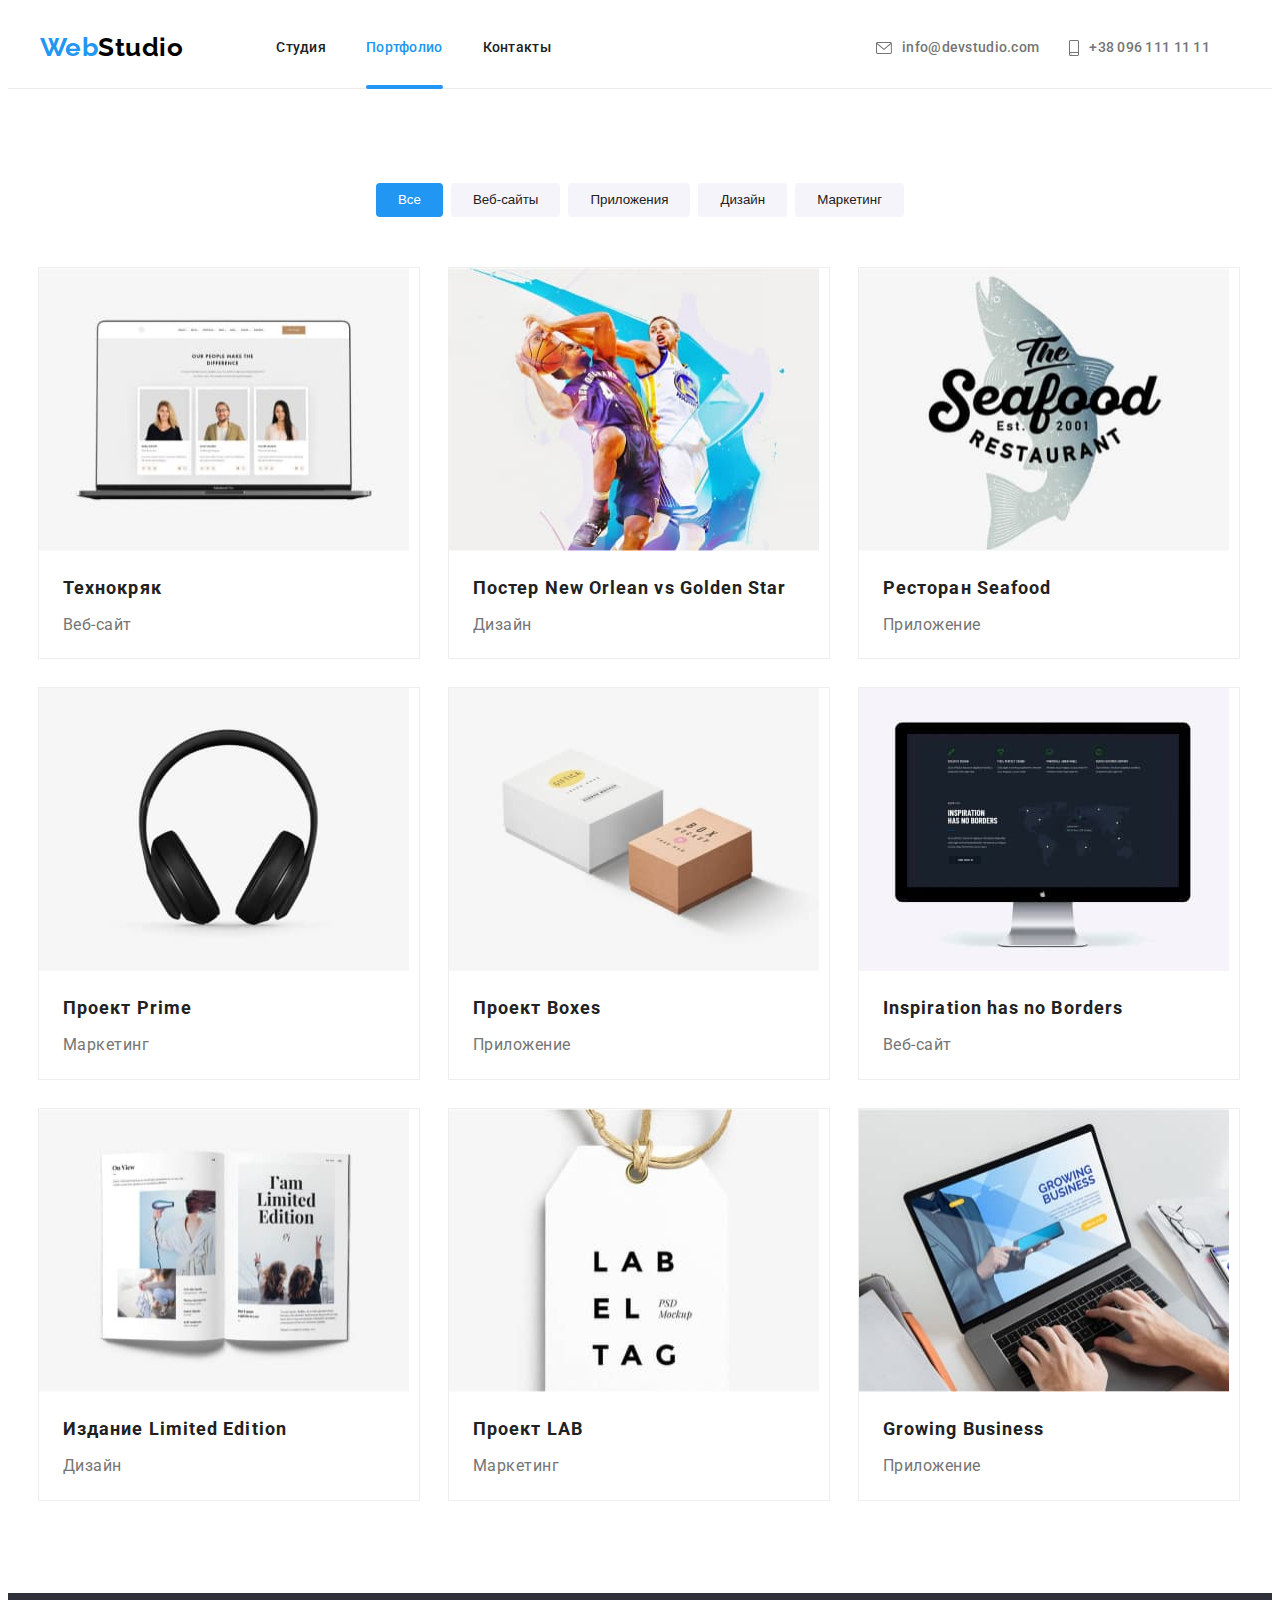
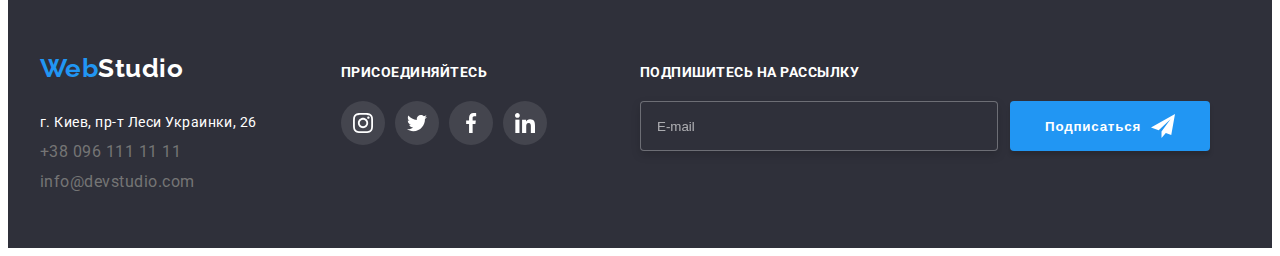
==== portfolio.html @ 2e7219b0 "Добавляет прошлый проект" ====
<!DOCTYPE html>
<html lang="en">
<head>
    <meta charset="UTF-8">
    <meta http-equiv="X-UA-Compatible" content="IE=edge">
    <meta name="viewport" content="width=device-width, initial-scale=1.0">
    <title>Portfolio</title>
    <link rel="preconnect" href="https://fonts.gstatic.com">
    <link href="https://fonts.googleapis.com/css2?family=Raleway:wght@700&family=Roboto:wght@400;500;700;900&display=swap"
        rel="stylesheet">
    <link rel="stylesheet" href="https://cdnjs.cloudflare.com/ajax/libs/modern-normalize/1.0.0/modern-normalize.min.css"
        integrity="sha512-ISS7cAi1PEhQ8jnbJpJZMd29NlhNj4AWYyLOSp2CE/CsHxTCu+r+t0D2yoJudVrd0/8fTVPUVDzY5Tvli75u/g=="
        crossorigin="anonymous" />
    <link rel="stylesheet" href="./css/styles.css">
</head>
<body>
    <header class="header">
        <div class="container">
            <nav class="navigation">
                <a class="logotype logotype-light-theme link" href="./index.html" lang="en">
                    <span class="logo-Web">Web</span>Studio</a>
                <ul class="navigation-list list">
                    <li class="navigation-item">
                        <a class="navigation-link navigation-link-color link" href="./index.html">Студия</a>
                    </li>
                    <li class="navigation-item">
                        <a class="navigation-link nav-link-onclick-color link" href="./portfolio.html">Портфолио</a>
                    </li>
                    <li class="navigation-item">
                        <a class="navigation-link navigation-link-color link" href="">Контакты</a>
                    </li>
                </ul>
            </nav>
            <ul class="tel-list list">
                <li class="list-link">
                    <a class="block-header mail-link navigation-link tel-link-color link" href="mailto:info@devstudio.com"
                        lang="en">
                        <svg class="icon-header" width="16px" height="12px">
                            <use href="./images/icons/icons.svg#envelope"></use>
                        </svg>
                        info@devstudio.com
                    </a>
                </li>
                <li class="list-link">
                    <a class="block-header navigation-link tel-link-color link" href="tel:+380961111111">
                        <svg class="icon-header" width="10px" height="16px">
                            <use href="./images/icons/icons.svg#smartphone"></use>
                        </svg>
                        +38 096 111 11 11
                    </a>
                </li>
            </ul>
        </div>
    </header>
    <main>
        <section class="gallery">
            <div class="container">
                <h1 class="visually-hidden">Категории</h1>
                <ul class="filter-list list">
                    <li class="filter-item">
                        <button class="filter-btn-color filter-btn" type="button">Все</button>
                    </li>
                    <li class="filter-item">
                        <button class="filter-btn" type="button">Веб-сайты</button>
                    </li>
                    <li class="filter-item">
                        <button class="filter-btn" type="button">Приложения</button>
                    </li>
                    <li class="filter-item">
                        <button class="filter-btn" type="button">Дизайн</button>
                    </li>
                    <li class="filter-item">
                        <button class="filter-btn" type="button">Маркетинг</button>
                    </li>
                </ul>
                <ul class="gallery-list list">
                    <li class="gallery-item">
                        <a class="gallery-link link" href="">
                            <div class="gallery-block-link">
                                <img class="gallery-list-img" src="./images/portfolio/Технокряк.jpg" alt="Сайт" width="370" height="283">
                                <p class="overlay">Технокряк это современная площадка распространения коронавируса. Компании используют эту платформу для цифрового
                                шпионажа и атак на защищённые сервера конкурентов.</p>
                            </div>
                            <div class="gallery-block">
                                <h2 class="project-name">Технокряк</h2>
                                <p class="project-type">Веб-сайт</p>
                            </div>
                        </a>
                    </li>
                    <li class="gallery-item">
                        <a class="gallery-link link" href="">
                            <div class="gallery-block-link">
                                <img class="gallery-list-img" src="./images/portfolio/Golden_Star.jpg" alt="Боскетболисты" width="370"
                                height="283">
                                <p class="overlay">Технокряк это современная площадка распространения коронавируса. Компании используют эту платформу
                                    для цифрового шпионажа и атак на защищённые сервера конкурентов.</p>
                            </div>
                            <div class="gallery-block">
                                <h2 class="project-name">Постер <span lang="en">New Orlean vs Golden Star</span></h2>
                                <p class="project-type">Дизайн</p>
                            </div>
                        </a>
                    </li>
                    <li class="gallery-item">
                        <a class="gallery-link link" href="">
                            <div class="gallery-block-link">
                                <img class="gallery-list-img" src="./images/portfolio/Seafood.jpg" alt="Логотип ресторана" width="370"
                                height="283">
                                <p class="overlay">Технокряк это современная площадка распространения коронавируса. Компании используют эту платформу
                                    для цифрового шпионажа и атак на защищённые сервера конкурентов.</p>
                            </div>
                            <div class="gallery-block">
                                <h2 class="project-name">Ресторан <span lang="en">Seafood</span></h2>
                                <p class="project-type">Приложение</p>
                            </div>
                        </a>
                    </li>
                    <li class="gallery-item">
                        <a class="gallery-link link" href="">
                            <div class="gallery-block-link">
                                <img class="gallery-list-img" src="./images/portfolio/Prime.jpg" alt="Наушники" width="370" height="283">
                                <p class="overlay">Технокряк это современная площадка распространения коронавируса. Компании используют эту платформу
                                    для цифрового шпионажа и атак на защищённые сервера конкурентов.</p>
                            </div>
                            <div class="gallery-block">
                                <h2 class="project-name">Проект <span lang="en">Prime</span></h2>
                                <p class="project-type">Маркетинг</p>
                            </div>
                        </a>
                    </li>
                    <li class="gallery-item">
                        <a class="gallery-link link" href="">
                            <div class="gallery-block-link">
                                <img class="gallery-list-img" src="./images/portfolio/Boxes.jpg" alt="Коробочки" width="370" height="283">
                                <p class="overlay">Технокряк это современная площадка распространения коронавируса. Компании используют эту платформу
                                    для цифрового шпионажа и атак на защищённые сервера конкурентов.</p>
                            </div>
                            <div class="gallery-block">
                                <h2 class="project-name">Проект <span lang="en">Boxes</span></h2>
                                <p class="project-type">Приложение</p>
                            </div>
                        </a>
                    </li>
                    <li class="gallery-item">
                        <a class="gallery-link link" href="">
                            <div class="gallery-block-link">
                                <img class="gallery-list-img" src="./images/portfolio/Inspiration_Borders.jpg" alt="Монитор" width="370"
                                height="283">
                                <p class="overlay">Технокряк это современная площадка распространения коронавируса. Компании используют эту платформу
                                    для цифрового шпионажа и атак на защищённые сервера конкурентов.</p>
                            </div>
                            <div class="gallery-block">
                                <h2 class="project-name" lang="en">Inspiration has no Borders</h2>
                                <p class="project-type">Веб-сайт</p>
                            </div>
                        </a>
                    </li>
                    <li class="gallery-item">
                        <a class="gallery-link link" href="">
                            <div class="gallery-block-link">
                                <img class="gallery-list-img" src="./images/portfolio/Limited_Edition.jpg" alt="Книга" width="370"
                                height="283">
                                <p class="overlay">Технокряк это современная площадка распространения коронавируса. Компании используют эту платформу
                                    для цифрового шпионажа и атак на защищённые сервера конкурентов.</p>
                            </div>
                            <div class="gallery-block">
                                <h2 class="project-name">Издание <span lang="en">Limited Edition</span></h2>
                                <p class="project-type">Дизайн</p>
                            </div>
                        </a>
                    </li>
                    <li class="gallery-item">
                        <a class="gallery-link link" href="">
                            <div class="gallery-block-link">
                                <img class="gallery-list-img" src="./images/portfolio/LAB.jpg" alt="Эмблема" width="370" height="283">
                                <p class="overlay">Технокряк это современная площадка распространения коронавируса. Компании используют эту платформу
                                для цифрового шпионажа и атак на защищённые сервера конкурентов.</p>
                            </div>
                            <div class="gallery-block">
                                <h2 class="project-name">Проект <span lang="en">LAB</span></h2>
                                <p class="project-type">Маркетинг</p>
                            </div>
                        </a>
                    </li>
                    <li class="gallery-item">
                        <a class="gallery-link link" href="">
                            <div class="gallery-block-link">
                                <img class="gallery-list-img" src="./images/portfolio/Growing_Business.jpg" alt="Работа за ноутбуком"
                                width="370" height="283">
                                <p class="overlay">Технокряк это современная площадка распространения коронавируса. Компании используют эту платформу
                                    для цифрового шпионажа и атак на защищённые сервера конкурентов.</p>
                            </div>
                            <div class="gallery-block">
                                <h2 class="project-name" lang="en">Growing Business</h2>
                                <p class="project-type">Приложение</p>
                            </div>
                        </a>
                    </li>
                </ul>
            </div>
        </section>
    </main>
    <footer class="footer">
        <div class="container footer-inline">
            <div class="address-block-footer">
                <a class="logotype logotype-dark-theme link " href="./index.html" lang="en">
                    <span class="logo-Web">Web</span>Studio</a>
                <address class="address">
                    <ul class="list">
                        <li class="contact-list-item">
                            <a class="contact-list-link link" href="https://goo.gl/maps/pDq41oWToVLmDc4w5" target="_blank"
                                rel="noopener noreferrer">
                                г. Киев,
                                пр-т Леси Украинки, 26
                            </a>
                        </li>
                        <li class="contact-list-item">
                            <a class="tel-link-color link" href="tel:+380961111111">
                                +38 096 111 11 11
                            </a>
                        </li>
                        <li class="contact-list-item">
                            <a class="tel-link-color link" href="mailto:info@devstudio.com" lang="en">
                                info@devstudio.com
                            </a>
                        </li>
                    </ul>
                </address>
            </div>
            <div class="footer-block-list ">
                <h3 class="foot-suptitle">присоединяйтесь</h3>
                <ul class="footer-list list">
                    <li class="footer-list-item">
                        <a href="" class="footer-list-link link">
                            <svg width="20px" height="20px">
                                <use href="./images/icons/icons.svg#instagram"></use>
                            </svg>
                        </a>
                    </li>
                    <li class="footer-list-item">
                        <a href="" class="footer-list-link link">
                            <svg width="20px" height="20px">
                                <use href="./images/icons/icons.svg#twitter"></use>
                            </svg>
                        </a>
                    </li>
                    <li class="footer-list-item">
                        <a href="" class="footer-list-link link">
                            <svg width="20px" height="20px">
                                <use href="./images/icons/icons.svg#facebook"></use>
                            </svg>
                        </a>
                    </li>
                    <li class="footer-list-item">
                        <a href="" class="footer-list-link link">
                            <svg width="20px" height="20px">
                                <use href="./images/icons/icons.svg#linkedin"></use>
                            </svg>
                        </a>
                    </li>
                </ul>
            </div>
            <div class="footer-block-button">
                <h3 class="foot-suptitle">подпишитесь на рассылку</h3>
                <form action="#" class="foot-form-size">
                    <input type="email" class="action-footer-email" required autocomplete="off" placeholder="E-mail">
                    <button type="submit" class="modal-form-btn block-action-btn">
                        Подписаться
                        <svg class="svg-color" width="24px" height="24px">
                            <use href="./images/icons/icons.svg#telegram"></use>
                        </svg>
                    </button>
                </form>
            </div>
        </div>
    </footer>
</body>
</html>
---- css/styles.css ----
:root {
  --main-font: "Roboto", sans-serif;
  --secondary-font: "Raleway", sans-serif;
  --accent-color: #2196f3;
  --color-main: #ffffff;
  --color-title: #212121;
  --color-secondary: #2f303a;
  --color-btn: #188ce8;
  --color-logo: #000000;
  --color-subtext: #757575;
  --color-team: #f5f4fa;
  --color-icon: #c4c4c4;
  --section-pad: 94px;
  --border-header: #ececec;
  --border-icon: #afb1b8;
}

body {
  font-family: var(--main-font);
  font-weight: 400;
  letter-spacing: 0.03em;
  font-size: 16px;
  line-height: 1.87;
}

h1,
h2,
h3,
h4,
h5,
h6,
p {
  margin: 0;
}

ul,
ol {
  margin: 0;
  padding: 0;
}

img {
  display: block;
}

.link {
  text-decoration: none;
}

.list {
  list-style: none;
}

.visually-hidden {
  position: absolute !important;
  clip: rect(1px 1px 1px 1px); /* IE6, IE7 */
  clip: rect(1px, 1px, 1px, 1px);
  padding: 0 !important;
  border: 0 !important;
  height: 1px !important;
  width: 1px !important;
  overflow: hidden;
}

/* ----- COMPONENTS ----- */
.hero,
.footer {
  background-color: var(--color-secondary);
}

.hero-container {
  display: flex;
  flex-direction: column;
  justify-content: center;
  align-items: center;
}

.modal-btn {
  width: 200px;
  height: 50px;
  font-weight: 700;
  letter-spacing: 0.06em;
  cursor: pointer;
  background-color: var(--accent-color);
  color: var(--color-main);
  border: none;
  border-radius: 4px;
  transition: box-shadow 250ms cubic-bezier(0.4, 0, 0.2, 1),
    background-color 250ms cubic-bezier(0.4, 0, 0.2, 1);
}

.modal-btn:hover,
.modal-btn:focus {
  background-color: var(--color-btn);
  box-shadow: 0px 4px 4px rgba(0, 0, 0, 0.15);
}

.logotype {
  font-family: var(--secondary-font);
  font-weight: 700;
  font-size: 26px;
  line-height: 1.19;
}

.logotype-light-theme {
  color: var(--color-logo);
  padding-top: 24px;
  padding-bottom: 25px;
}

.logotype-dark-theme {
  color: var(--color-main);
  margin-bottom: 25px;
  margin-top: 25px;
}

.logo-Web {
  color: var(--accent-color);
}

.title {
  font-weight: 700;
  font-size: 36px;
  line-height: 1.16;
  color: var(--color-title);
  margin-bottom: 50px;
  text-align: center;
}

.container {
  width: 1200px;
  margin: 0 auto;
  padding-left: 15px;
  padding-right: 15px;
}

/* ----- END COMPONENTS ----- */

/* ----- HEADER ----- */
.header {
  border-bottom: 1px solid var(--border-header);
}

.header .container {
  display: flex;
  align-items: center;
}

.navigation {
  display: flex;
  align-items: center;
}

.navigation-list {
  display: flex;
  align-items: center;
}

.navigation-link {
  font-weight: 500;
  font-size: 14px;
  line-height: 1.14;
  letter-spacing: 0.02em;
  padding-top: 5px;
  padding-bottom: 5px;
  display: block;
  padding: 32px 0;
  transition-property: all;
  transition: color 250ms cubic-bezier(0.4, 0, 0.2, 1);
}

.nav-link-onclick-color::after {
  position: absolute;
  display: block;
  content: "";
  width: 100%;
  height: 4px;
  background: var(--accent-color);
  border-radius: 2px;
  bottom: -1px;
}

.navigation-item:not(:last-child) {
  margin-right: 40px;
}

.logotype {
  margin-right: 93px;
}

.navigation-link-color {
  color: var(--color-title);
}

.nav-link-onclick-color {
  color: var(--accent-color);
  position: relative;
}

.navigation-link:hover,
.navigation-link:focus {
  color: var(--accent-color);
}

.list-link {
  margin-right: 30px;
}

.navigation-link:hover .icon-header,
.navigation-link:focus .icon-header {
  fill: var(--accent-color);
}

.icon-header {
  margin-right: 10px;
  fill: var(--color-subtext);
  transition-property: all;
  transition: fill 250ms cubic-bezier(0.4, 0, 0.2, 1);
}

.block-header {
  display: flex;
  justify-content: center;
  align-items: center;
}
/* ----- END HEADER ----- */

/* ----- HERO ----- */
.hero {
  padding-top: 200px;
  padding-bottom: 200px;
  max-width: 1600px;
  background-image: linear-gradient(
      rgba(47, 48, 58, 0.4),
      rgba(47, 48, 58, 0.4)
    ),
    url("../images/index/hero_bg.jpg");
  background-repeat: no-repeat;
  background-size: cover;
  margin-right: auto;
  margin-left: auto;
}

.hero-title {
  font-weight: 900;
  font-size: 44px;
  line-height: 1.36;
  letter-spacing: 0.06em;
  text-transform: uppercase;
  color: var(--color-main);
  margin-bottom: 30px;
  padding-left: 237px;
  padding-right: 237px;
  text-align: center;
}
/* ----- END HERO ----- */
/* ----- quality ----- */

.description {
  font-size: 14px;
  line-height: 1.71;
  color: var(--color-subtext);
}

.suptitle {
  font-weight: 700;
  font-size: 14px;
  line-height: 1.14;
  text-transform: uppercase;
  color: var(--color-title);
  margin-bottom: 10px;
}

.quality {
  padding-top: var(--section-pad);
  padding-bottom: var(--section-pad);
}

.quality-list {
  display: flex;
  flex-wrap: wrap;
  margin-left: -30px;
  margin-top: -30px;
}

.quality-item {
  flex-basis: calc(100% / 4 - 30px);
  margin-left: 30px;
  margin-top: 30px;
}

.block-icon {
  width: 270px;
  height: 120px;
  background-color: var(--color-team);
  border-radius: 4px;
  display: flex;
  justify-content: center;
  align-items: center;
  margin-bottom: 30px;
}
/* ----- END quality ----- */
/* ----- work ----- */
.work {
  padding-bottom: var(--section-pad);
}

.work-list {
  display: flex;
  flex-wrap: wrap;
  margin-left: -30px;
  margin-top: -30px;
}

.work-item {
  flex-basis: calc(100% / 3 - 30px);
  margin-left: 30px;
  margin-top: 30px;
}

.work-block {
  position: relative;
}

.work-description {
  font-weight: 700;
  font-size: 14px;
  line-height: 1.14;
  display: flex;
  justify-content: center;
  align-items: center;
  text-transform: uppercase;
  color: var(--color-main);
  background: rgba(47, 48, 58, 0.8);
  width: 370px;
  height: 70px;
  position: absolute;
  bottom: 0;
  left: 0;
}

/* ----- END work ----- */
/* ----- OUR TEAM ----- */
.team {
  padding-top: var(--section-pad);
  padding-bottom: var(--section-pad);
  background: var(--color-team);
}

.team-list {
  display: flex;
  flex-wrap: wrap;
  margin-left: -30px;
  margin-bottom: -30px;
}

.team-item {
  flex-basis: calc(100% / 4 - 30px);
  margin-left: 30px;
  margin-bottom: 30px;
  background: var(--color-main);
  box-shadow: 0px 1px 3px rgba(0, 0, 0, 0.12), 0px 1px 1px rgba(0, 0, 0, 0.14),
    0px 2px 1px rgba(0, 0, 0, 0.2);
  border-radius: 0px 0px 4px 4px;
}

.team-block {
  padding: 30px 32px;
}

.name-team {
  font-weight: 500;
  line-height: 1.18;
  color: var(--color-title);
  text-align: center;
  margin-bottom: 10px;
}

.position-team {
  line-height: 1.18;
  color: var(--color-subtext);
  text-align: center;
  margin-bottom: 16px;
}

.social-list-link {
  display: flex;
  justify-content: center;
  align-items: center;
  width: 44px;
  height: 44px;
  border-radius: 50%;
  background-color: var(--color-main);
  fill: var(--border-icon);
  transition-property: all;
  transition: color 250ms cubic-bezier(0.4, 0, 0.2, 1),
    background-color 250ms cubic-bezier(0.4, 0, 0.2, 1);
}

.social-list-link:hover,
.social-list-link:focus {
  background-color: var(--accent-color);
  fill: var(--color-main);
}

.social-list {
  display: flex;
  align-items: center;
  justify-content: space-between;
}

/* ----- END OUR TEAM ----- */

/* ----- CLIENT ----- */
.client {
  padding-top: var(--section-pad);
  padding-bottom: var(--section-pad);
}

.client-list {
  display: flex;
  align-items: center;
  justify-content: space-between;
}

.client-list-link {
  display: flex;
  justify-content: center;
  align-items: center;
  width: 170px;
  height: 90px;
  border: 1px solid var(--border-icon);
  fill: var(--border-icon);
  border-radius: 4px;
  transition-property: all;
  transition: fill 250ms cubic-bezier(0.4, 0, 0.2, 1),
    border 250ms cubic-bezier(0.4, 0, 0.2, 1);
}

.client-list-link:hover,
.client-list-link:focus {
  border-color: var(--accent-color);
  fill: var(--accent-color);
}

/* -----END CLIENT ----- */

/* ----- FOOTER ----- */
.footer {
  padding-top: 60px;
  padding-bottom: 60px;
}

.address-block-footer {
  width: 231px;
}

.footer-inline {
  display: flex;
  align-items: baseline;
}

.footer-list {
  display: flex;
  align-items: center;
  justify-content: space-between;
}

.footer-list-link {
  display: flex;
  justify-content: center;
  align-items: center;
  width: 44px;
  height: 44px;
  border-radius: 50%;
  background: rgba(255, 255, 255, 0.1);
  fill: var(--color-main);
  transition-property: all;
  transition: background-color 250ms cubic-bezier(0.4, 0, 0.2, 1);
}

.contact-list-item {
  justify-content: center;
  align-items: center;
  height: 21px;
}

.contact-list-item:not(:last-child) {
  margin-bottom: 9px;
}

.address {
  margin-top: 20px;
  font-style: normal;
  width: 231px;
  height: 81px;
}

.footer-block-list {
  margin-left: 70px;
  width: 206px;
}

.foot-suptitle {
  font-weight: 700;
  font-size: 14px;
  line-height: 1.14;
  text-transform: uppercase;
  color: var(--color-main);
  margin-bottom: 20px;
}

.contact-list-link {
  font-size: 14px;
  line-height: 1.71;
  color: var(--color-main);
  transition-property: all;
  transition: color 250ms cubic-bezier(0.4, 0, 0.2, 1);
}

.footer-list-link:hover,
.footer-list-link:focus {
  background: var(--accent-color);
}

.contact-list-link:hover,
.contact-list-link:focus {
  color: var(--accent-color);
}

.footer .container {
  display: flex;
}

.tel-link-color {
  color: var(--color-subtext);
  transition-property: all;
  transition: color 250ms cubic-bezier(0.4, 0, 0.2, 1);
}

.tel-link-color:hover,
.tel-link-color:focus {
  color: var(--accent-color);
}

.tel-list {
  display: flex;
  align-items: center;
  margin-left: auto;
}

.footer-block-button {
  width: 570px;
  margin-left: 93px;
}

.action-footer-email {
  width: 358px;
  height: 50px;
  border: 1px solid rgba(255, 255, 255, 0.3);
  box-sizing: border-box;
  filter: drop-shadow(0px 4px 4px rgba(0, 0, 0, 0.15));
  border-radius: 4px;
  background-color: var(--color-secondary);
  color: var(--color-main);
  line-height: 1.25;
  padding: 15px 16px;
  margin-right: 12px;
}

.action-footer-email::placeholder {
  color: rgba(255, 255, 255, 0.6);
}

.foot-form-size {
  display: flex;
  align-items: center;
}

.svg-color {
  fill: var(--color-main);
  margin-left: 10px;
}

.block-action-btn {
  display: flex;
  justify-content: center;
  align-items: center;
}

/* ----- END FOOTER ----- */

/* ----- Portfolio ----- */
/* ----- Main ----- */

.gallery {
  padding-top: var(--section-pad);
  padding-bottom: var(--section-pad);
}

.filter-list {
  display: flex;
  justify-content: center;
  margin-bottom: 50px;
}

.filter-item:not(:last-child) {
  margin-right: 8px;
}

.filter-btn {
  font-weight: 500;
  line-height: 1.62;
  cursor: pointer;
  color: var(--color-title);
  background-color: var(--color-team);
  border: none;
  border-radius: 4px;
  padding-left: 22px;
  padding-right: 22px;
  padding-top: 6px;
  padding-bottom: 6px;
  transition-property: all;
  transition: color 250ms cubic-bezier(0.4, 0, 0.2, 1),
    background-color 250ms cubic-bezier(0.4, 0, 0.2, 1),
    box-shadow 250ms cubic-bezier(0.4, 0, 0.2, 1);
}

.filter-btn-color {
  background-color: var(--accent-color);
  color: var(--color-main);
}

.filter-btn:hover,
.filter-btn:focus {
  background-color: var(--accent-color);
  color: var(--color-main);
  box-shadow: 0px 3px 1px rgba(0, 0, 0, 0.1), 0px 3px 1px rgba(0, 0, 0, 0.1),
    0px 1px 2px rgba(0, 0, 0, 0.08), 0px 2px 2px rgba(0, 0, 0, 0.12);
}

.project-name {
  font-weight: 700;
  font-size: 18px;
  line-height: 2;
  letter-spacing: 0.06em;
  color: var(--color-title);
  margin-bottom: 4px;
}

.project-type {
  color: var(--color-subtext);
}

.gallery-list {
  display: flex;
  flex-wrap: wrap;
  margin-left: -30px;
  margin-bottom: -30px;
}

.gallery-link {
  display: block;
  transition-property: all;
  transition: box-shadow 250ms cubic-bezier(0.4, 0, 0.2, 1);
}

.gallery-item {
  flex-basis: calc(100% / 3 - 30px);
  margin-left: 28px;
  margin-bottom: 28px;
  border: 1px solid #eeeeee;
}

.gallery-link:hover,
.gallery-link:focus {
  box-shadow: 0px 1px 1px rgba(0, 0, 0, 0.12), 0px 4px 4px rgba(0, 0, 0, 0.06),
    1px 4px 6px rgba(0, 0, 0, 0.16);
}

.gallery-block {
  padding: 19px 24px;
}

.gallery-block-link {
  position: relative;
  overflow: hidden;
}

.overlay {
  position: absolute;
  top: 0;
  left: 0;
  background: rgba(33, 150, 243, 0.9);
  color: var(--color-main);
  font-size: 18px;
  line-height: 1.5;
  padding: 63px 24px;
  height: 100%;
  transform: translateY(100%);
  transition-property: all;
  transition: transform 250ms cubic-bezier(0.4, 0, 0.2, 1);
}

.gallery-link:hover .overlay,
.gallery-link:focus .overlay {
  transform: translateY(0%);
}

/* ----- END Main ----- */
/* ----- END Portfolio ----- */

/* ----- Modal ----- */

.backdrop {
  position: fixed;
  top: 0;
  left: 0;
  width: 100vw;
  height: 100vh;
  background-color: rgba(0, 0, 0, 0.2);
  transition-property: all;
  transition: opacity 250ms cubic-bezier(0.4, 0, 0.2, 1),
    visibility 250ms cubic-bezier(0.4, 0, 0.2, 1);
}

.modal {
  position: absolute;
  top: 50%;
  left: 50%;
  transform: translate(-50%, -50%);
  width: 528px;

  background-color: var(--color-main);
  box-shadow: 0px 1px 3px rgba(0, 0, 0, 0.12), 0px 1px 1px rgba(0, 0, 0, 0.14),
    0px 2px 1px rgba(0, 0, 0, 0.2);
  border-radius: 4px;
  padding: 40px;
}

.modal-close-btn {
  position: absolute;
  top: 8px;
  right: 8px;
  display: flex;
  justify-content: center;
  align-items: center;
  width: 30px;
  height: 30px;
  background: var(--color-main);
  border: 1px solid rgba(0, 0, 0, 0.1);
  border-radius: 50%;
}

.close-btn {
  transition-property: all;
  transition: fill 250ms cubic-bezier(0.4, 0, 0.2, 1);
}

.modal-close-btn:hover .close-btn,
.modal-close-btn:focus .close-btn {
  fill: var(--accent-color);
}

.is-hidden {
  opacity: 0;
  visibility: hidden;
  pointer-events: none;
}

.modal-form {
  display: flex;
  flex-direction: column;
}

.modal-form-input {
  width: 100%;
  height: 40px;
  border: 1px solid rgba(33, 33, 33, 0.2);
  border-radius: 4px;
  padding-left: 42px;
  transition-property: all;
  transition: border-color 250ms cubic-bezier(0.4, 0, 0.2, 1);
}

.modal-form-input:focus {
  outline: none;
  border-color: var(--accent-color);
}

.modal-form-input-wrapper {
  position: relative;
  display: block;
  margin-top: 4px;
}

.modal-form-icon {
  position: absolute;
  top: 50%;
  left: 12px;
  transform: translateY(-50%);
  transition-property: all;
  transition: fill 250ms cubic-bezier(0.4, 0, 0.2, 1);
}

.modal-form-field {
  margin-bottom: 10px;
  font-size: 12px;
  line-height: 1.16;
  letter-spacing: 0.01em;
  color: var(--color-subtext);
}

.modal-form-user-message {
  height: 138px;
  margin-bottom: 20px;
}

.modal-form-user-title {
  height: 14px;
  font-size: 12px;
  line-height: 1.16;
  letter-spacing: 0.01em;
  color: var(--color-subtext);
}

.modal-form-input:focus + .modal-form-icon {
  outline: none;
  fill: var(--accent-color);
}

.modal-form-message {
  width: 100%;
  height: 120px;
  border: 1px solid rgba(33, 33, 33, 0.2);
  border-radius: 4px;
  padding: 12px 16px;
  resize: none;
  margin-top: 4px;
  transition-property: all;
  transition: border-color 250ms cubic-bezier(0.4, 0, 0.2, 1);
}

.modal-form-message::placeholder {
  color: rgba(117, 117, 117, 0.5);
}

.modal-form-message:focus {
  outline: none;
  border-color: var(--accent-color);
}

.modal-form-check-desc {
  display: flex;
  justify-content: center;
  align-items: center;
  margin-bottom: 30px;
  font-size: 14px;
  color: var(--color-subtext);
}

.modal-form-check-desc::before {
  display: block;
  content: "";
  width: 16px;
  height: 15px;
  border: 1px solid #212121;
  border-radius: 1px;
  margin-right: 8px;
}

.modal-form-term:checked + .modal-form-check-desc::before {
  background-image: url(../images/icons/check.svg);
  background-position: center;
  background-color: var(--accent-color);
  background-size: 11px 8px;
  background-repeat: no-repeat;
  border: none;
}

.modal-form-term:focus + .modal-form-check-desc::before {
  box-shadow: 0 0 0 0.5px blue;
  transition-property: all;
  transition: box-shadow 250ms cubic-bezier(0.4, 0, 0.2, 1);
}

.modal-form-btn {
  width: 200px;
  height: 50px;
  font-weight: 700;
  letter-spacing: 0.06em;
  cursor: pointer;
  align-self: center;
  background-color: var(--accent-color);
  color: var(--color-main);
  border: none;
  box-shadow: 0px 4px 4px rgba(0, 0, 0, 0.15);
  border-radius: 4px;
  transition: background-color 250ms cubic-bezier(0.4, 0, 0.2, 1);
}

.modal-form-btn:hover,
.modal-form-btn:focus {
  background-color: var(--color-btn);
}

.modal-title {
  font-weight: 700;
  font-size: 20px;
  line-height: 1.15;
  text-align: center;
  color: var(--color-title);
  margin-bottom: 12px;
}
/* ----- END Modal ----- */
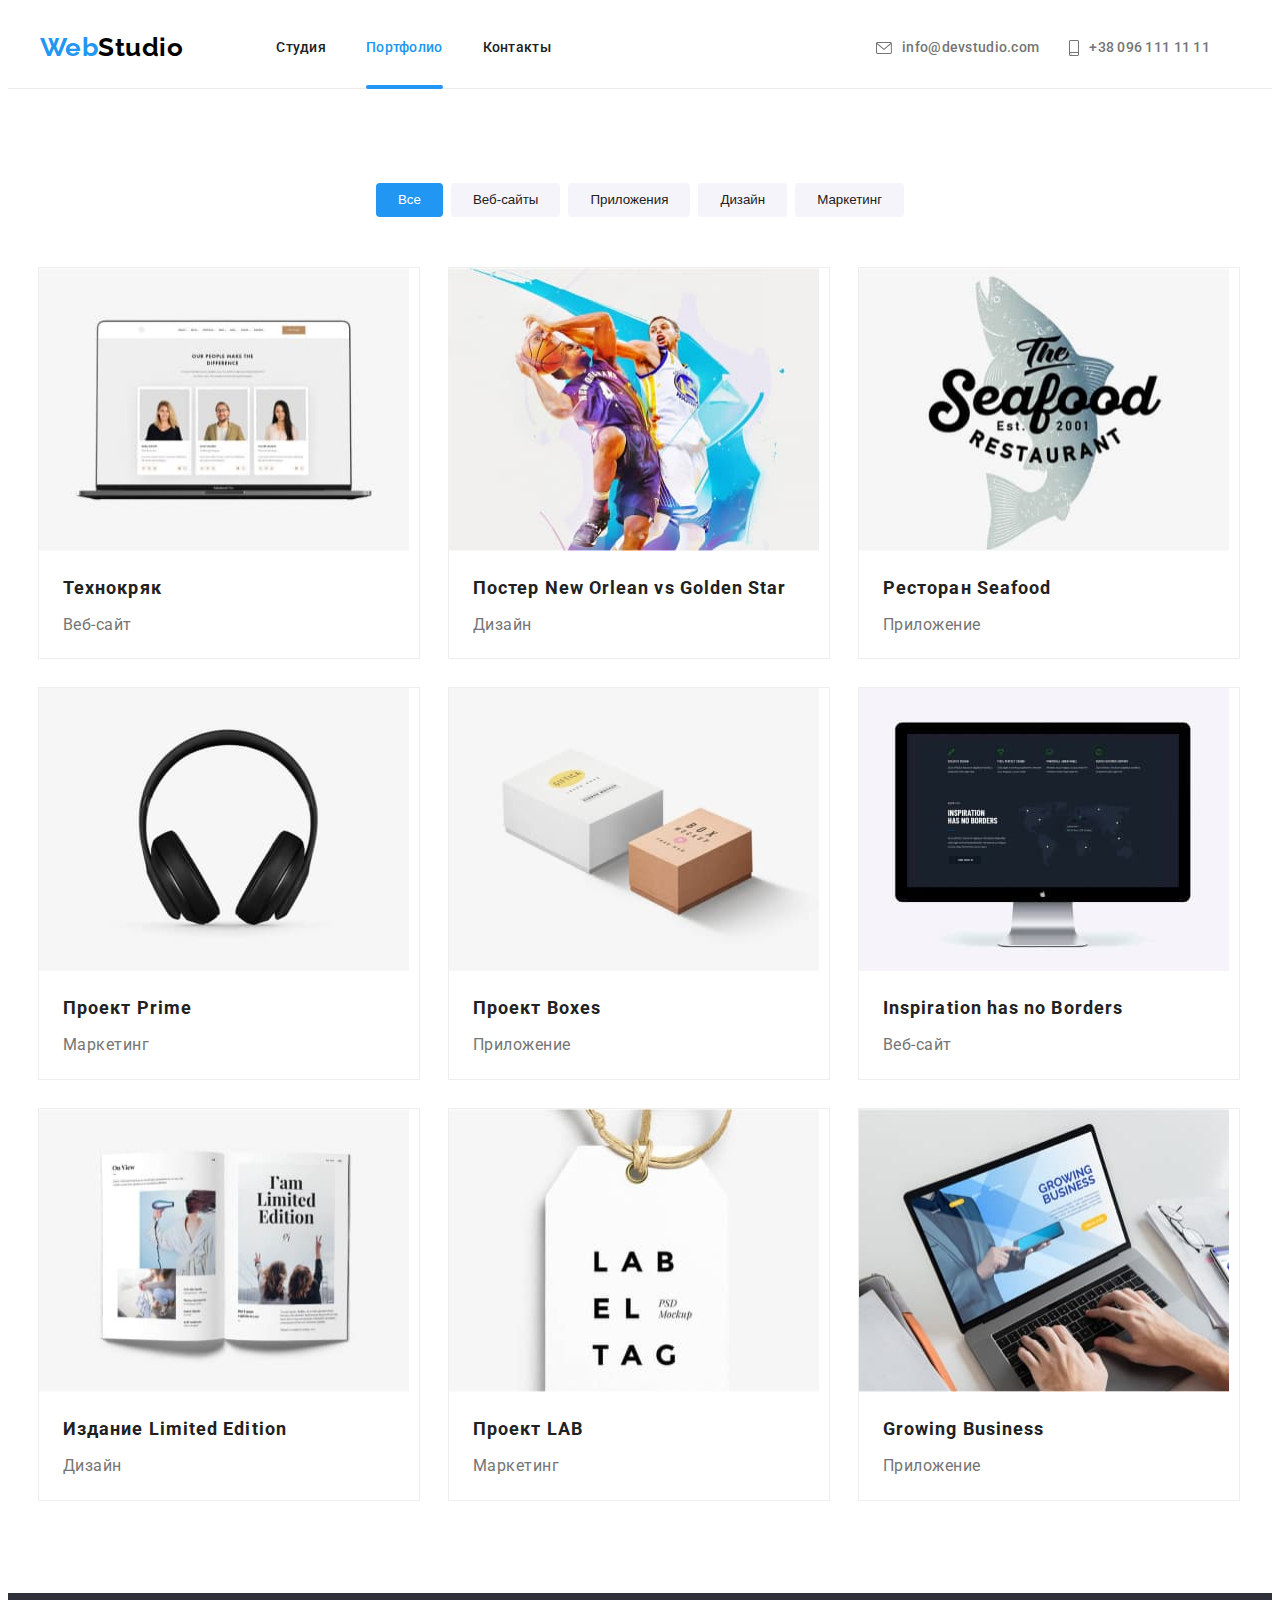
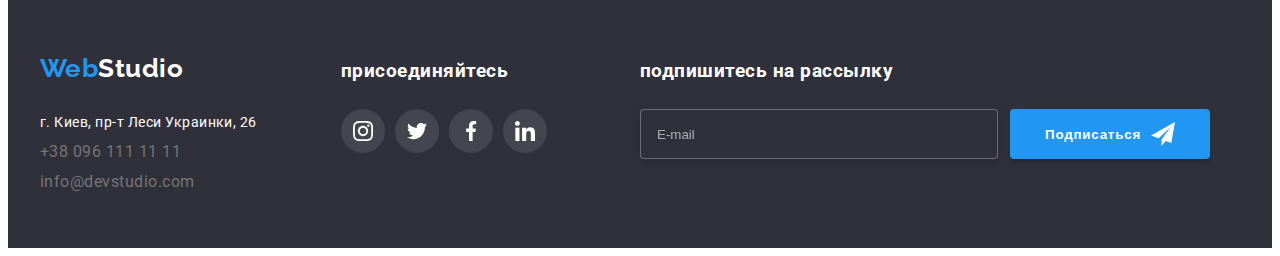
==== commit 9301dec4: "Добавляет ВЕМ на страницу" ====
--- a/portfolio.html
+++ b/portfolio.html
@@ -11,39 +11,39 @@
     <link rel="stylesheet" href="https://cdnjs.cloudflare.com/ajax/libs/modern-normalize/1.0.0/modern-normalize.min.css"
         integrity="sha512-ISS7cAi1PEhQ8jnbJpJZMd29NlhNj4AWYyLOSp2CE/CsHxTCu+r+t0D2yoJudVrd0/8fTVPUVDzY5Tvli75u/g=="
         crossorigin="anonymous" />
-    <link rel="stylesheet" href="./css/styles.css">
+    <link rel="stylesheet" href="./css/portfolio.min.css">
 </head>
 <body>
+
     <header class="header">
-        <div class="container">
+        <div class="container header__container">
             <nav class="navigation">
-                <a class="logotype logotype-light-theme link" href="./index.html" lang="en">
-                    <span class="logo-Web">Web</span>Studio</a>
-                <ul class="navigation-list list">
-                    <li class="navigation-item">
-                        <a class="navigation-link navigation-link-color link" href="./index.html">Студия</a>
-                    </li>
-                    <li class="navigation-item">
-                        <a class="navigation-link nav-link-onclick-color link" href="./portfolio.html">Портфолио</a>
-                    </li>
-                    <li class="navigation-item">
-                        <a class="navigation-link navigation-link-color link" href="">Контакты</a>
+                <a class="link logotype logotype_theme_light" href="./index.html" lang="en">
+                    <span class="logotype__accent-text">Web</span>Studio</a>
+                <ul class="menu-list list">
+                    <li class="menu-list__item">
+                        <a class="menu-list__link menu-list__link_color link" href="./index.html">Студия</a>
+                    </li>
+                    <li class="menu-list__item">
+                        <a class="menu-list__link menu-list__link_onclick-color link" href="./portfolio.html">Портфолио</a>
+                    </li>
+                    <li class="menu-list__item">
+                        <a class="menu-list__link menu-list__link_color link" href="">Контакты</a>
                     </li>
                 </ul>
             </nav>
-            <ul class="tel-list list">
-                <li class="list-link">
-                    <a class="block-header mail-link navigation-link tel-link-color link" href="mailto:info@devstudio.com"
-                        lang="en">
-                        <svg class="icon-header" width="16px" height="12px">
+            <ul class="contact-list list">
+                <li class="contact-list__link">
+                    <a class="menu-list__link contact-list__color link" href="mailto:info@devstudio.com" lang="en">
+                        <svg class="contact-list__icon-header" width="16px" height="12px">
                             <use href="./images/icons/icons.svg#envelope"></use>
                         </svg>
                         info@devstudio.com
                     </a>
                 </li>
-                <li class="list-link">
-                    <a class="block-header navigation-link tel-link-color link" href="tel:+380961111111">
-                        <svg class="icon-header" width="10px" height="16px">
+                <li class="contact-list__link">
+                    <a class="menu-list__link contact-list__color link" href="tel:+380961111111">
+                        <svg class="contact-list__icon-header" width="10px" height="16px">
                             <use href="./images/icons/icons.svg#smartphone"></use>
                         </svg>
                         +38 096 111 11 11
@@ -52,147 +52,148 @@
             </ul>
         </div>
     </header>
+
     <main>
         <section class="gallery">
             <div class="container">
                 <h1 class="visually-hidden">Категории</h1>
                 <ul class="filter-list list">
-                    <li class="filter-item">
-                        <button class="filter-btn-color filter-btn" type="button">Все</button>
-                    </li>
-                    <li class="filter-item">
-                        <button class="filter-btn" type="button">Веб-сайты</button>
-                    </li>
-                    <li class="filter-item">
-                        <button class="filter-btn" type="button">Приложения</button>
-                    </li>
-                    <li class="filter-item">
-                        <button class="filter-btn" type="button">Дизайн</button>
-                    </li>
-                    <li class="filter-item">
-                        <button class="filter-btn" type="button">Маркетинг</button>
+                    <li class="filter-list__item">
+                        <button class="filter-list__btn-color filter-list__btn" type="button">Все</button>
+                    </li>
+                    <li class="filter-list__item">
+                        <button class="filter-list__btn" type="button">Веб-сайты</button>
+                    </li>
+                    <li class="filter-list__item">
+                        <button class="filter-list__btn" type="button">Приложения</button>
+                    </li>
+                    <li class="filter-list__item">
+                        <button class="filter-list__btn" type="button">Дизайн</button>
+                    </li>
+                    <li class="filter-list__item">
+                        <button class="filter-list__btn" type="button">Маркетинг</button>
                     </li>
                 </ul>
                 <ul class="gallery-list list">
-                    <li class="gallery-item">
-                        <a class="gallery-link link" href="">
-                            <div class="gallery-block-link">
-                                <img class="gallery-list-img" src="./images/portfolio/Технокряк.jpg" alt="Сайт" width="370" height="283">
-                                <p class="overlay">Технокряк это современная площадка распространения коронавируса. Компании используют эту платформу для цифрового
+                    <li class="gallery-list__item">
+                        <a class="gallery-list__link link" href="">
+                            <div class="gallery-list__block-link">
+                                <img src="./images/portfolio/Технокряк.jpg" alt="Сайт" width="370" height="283">
+                                <p class="gallery-list__overlay">Технокряк это современная площадка распространения коронавируса. Компании используют эту платформу для цифрового
                                 шпионажа и атак на защищённые сервера конкурентов.</p>
                             </div>
-                            <div class="gallery-block">
-                                <h2 class="project-name">Технокряк</h2>
-                                <p class="project-type">Веб-сайт</p>
-                            </div>
-                        </a>
-                    </li>
-                    <li class="gallery-item">
-                        <a class="gallery-link link" href="">
-                            <div class="gallery-block-link">
-                                <img class="gallery-list-img" src="./images/portfolio/Golden_Star.jpg" alt="Боскетболисты" width="370"
-                                height="283">
-                                <p class="overlay">Технокряк это современная площадка распространения коронавируса. Компании используют эту платформу
-                                    для цифрового шпионажа и атак на защищённые сервера конкурентов.</p>
-                            </div>
-                            <div class="gallery-block">
-                                <h2 class="project-name">Постер <span lang="en">New Orlean vs Golden Star</span></h2>
-                                <p class="project-type">Дизайн</p>
-                            </div>
-                        </a>
-                    </li>
-                    <li class="gallery-item">
-                        <a class="gallery-link link" href="">
-                            <div class="gallery-block-link">
-                                <img class="gallery-list-img" src="./images/portfolio/Seafood.jpg" alt="Логотип ресторана" width="370"
-                                height="283">
-                                <p class="overlay">Технокряк это современная площадка распространения коронавируса. Компании используют эту платформу
-                                    для цифрового шпионажа и атак на защищённые сервера конкурентов.</p>
-                            </div>
-                            <div class="gallery-block">
-                                <h2 class="project-name">Ресторан <span lang="en">Seafood</span></h2>
-                                <p class="project-type">Приложение</p>
-                            </div>
-                        </a>
-                    </li>
-                    <li class="gallery-item">
-                        <a class="gallery-link link" href="">
-                            <div class="gallery-block-link">
-                                <img class="gallery-list-img" src="./images/portfolio/Prime.jpg" alt="Наушники" width="370" height="283">
-                                <p class="overlay">Технокряк это современная площадка распространения коронавируса. Компании используют эту платформу
-                                    для цифрового шпионажа и атак на защищённые сервера конкурентов.</p>
-                            </div>
-                            <div class="gallery-block">
-                                <h2 class="project-name">Проект <span lang="en">Prime</span></h2>
-                                <p class="project-type">Маркетинг</p>
-                            </div>
-                        </a>
-                    </li>
-                    <li class="gallery-item">
-                        <a class="gallery-link link" href="">
-                            <div class="gallery-block-link">
-                                <img class="gallery-list-img" src="./images/portfolio/Boxes.jpg" alt="Коробочки" width="370" height="283">
-                                <p class="overlay">Технокряк это современная площадка распространения коронавируса. Компании используют эту платформу
-                                    для цифрового шпионажа и атак на защищённые сервера конкурентов.</p>
-                            </div>
-                            <div class="gallery-block">
-                                <h2 class="project-name">Проект <span lang="en">Boxes</span></h2>
-                                <p class="project-type">Приложение</p>
-                            </div>
-                        </a>
-                    </li>
-                    <li class="gallery-item">
-                        <a class="gallery-link link" href="">
-                            <div class="gallery-block-link">
-                                <img class="gallery-list-img" src="./images/portfolio/Inspiration_Borders.jpg" alt="Монитор" width="370"
-                                height="283">
-                                <p class="overlay">Технокряк это современная площадка распространения коронавируса. Компании используют эту платформу
-                                    для цифрового шпионажа и атак на защищённые сервера конкурентов.</p>
-                            </div>
-                            <div class="gallery-block">
-                                <h2 class="project-name" lang="en">Inspiration has no Borders</h2>
-                                <p class="project-type">Веб-сайт</p>
-                            </div>
-                        </a>
-                    </li>
-                    <li class="gallery-item">
-                        <a class="gallery-link link" href="">
-                            <div class="gallery-block-link">
-                                <img class="gallery-list-img" src="./images/portfolio/Limited_Edition.jpg" alt="Книга" width="370"
-                                height="283">
-                                <p class="overlay">Технокряк это современная площадка распространения коронавируса. Компании используют эту платформу
-                                    для цифрового шпионажа и атак на защищённые сервера конкурентов.</p>
-                            </div>
-                            <div class="gallery-block">
-                                <h2 class="project-name">Издание <span lang="en">Limited Edition</span></h2>
-                                <p class="project-type">Дизайн</p>
-                            </div>
-                        </a>
-                    </li>
-                    <li class="gallery-item">
-                        <a class="gallery-link link" href="">
-                            <div class="gallery-block-link">
-                                <img class="gallery-list-img" src="./images/portfolio/LAB.jpg" alt="Эмблема" width="370" height="283">
-                                <p class="overlay">Технокряк это современная площадка распространения коронавируса. Компании используют эту платформу
+                            <div class="gallery-list__block">
+                                <h2 class="gallery-list__project-name">Технокряк</h2>
+                                <p class="gallery-list__project-type">Веб-сайт</p>
+                            </div>
+                        </a>
+                    </li>
+                    <li class="gallery-list__item">
+                        <a class="gallery-list__link link" href="">
+                            <div class="gallery-list__block-link">
+                                <img src="./images/portfolio/Golden_Star.jpg" alt="Боскетболисты" width="370"
+                                height="283">
+                                <p class="gallery-list__overlay">Технокряк это современная площадка распространения коронавируса. Компании используют эту платформу
+                                    для цифрового шпионажа и атак на защищённые сервера конкурентов.</p>
+                            </div>
+                            <div class="gallery-list__block">
+                                <h2 class="gallery-list__project-name">Постер <span lang="en">New Orlean vs Golden Star</span></h2>
+                                <p class="gallery-list__project-type">Дизайн</p>
+                            </div>
+                        </a>
+                    </li>
+                    <li class="gallery-list__item">
+                        <a class="gallery-list__link link" href="">
+                            <div class="gallery-list__block-link">
+                                <img src="./images/portfolio/Seafood.jpg" alt="Логотип ресторана" width="370"
+                                height="283">
+                                <p class="gallery-list__overlay">Технокряк это современная площадка распространения коронавируса. Компании используют эту платформу
+                                    для цифрового шпионажа и атак на защищённые сервера конкурентов.</p>
+                            </div>
+                            <div class="gallery-list__block">
+                                <h2 class="gallery-list__project-name">Ресторан <span lang="en">Seafood</span></h2>
+                                <p class="gallery-list__project-type">Приложение</p>
+                            </div>
+                        </a>
+                    </li>
+                    <li class="gallery-list__item">
+                        <a class="gallery-list__link link" href="">
+                            <div class="gallery-list__block-link">
+                                <img src="./images/portfolio/Prime.jpg" alt="Наушники" width="370" height="283">
+                                <p class="gallery-list__overlay">Технокряк это современная площадка распространения коронавируса. Компании используют эту платформу
+                                    для цифрового шпионажа и атак на защищённые сервера конкурентов.</p>
+                            </div>
+                            <div class="gallery-list__block">
+                                <h2 class="gallery-list__project-name">Проект <span lang="en">Prime</span></h2>
+                                <p class="gallery-list__project-type">Маркетинг</p>
+                            </div>
+                        </a>
+                    </li>
+                    <li class="gallery-list__item">
+                        <a class="gallery-list__link link" href="">
+                            <div class="gallery-list__block-link">
+                                <img src="./images/portfolio/Boxes.jpg" alt="Коробочки" width="370" height="283">
+                                <p class="gallery-list__overlay">Технокряк это современная площадка распространения коронавируса. Компании используют эту платформу
+                                    для цифрового шпионажа и атак на защищённые сервера конкурентов.</p>
+                            </div>
+                            <div class="gallery-list__block">
+                                <h2 class="gallery-list__project-name">Проект <span lang="en">Boxes</span></h2>
+                                <p class="gallery-list__project-type">Приложение</p>
+                            </div>
+                        </a>
+                    </li>
+                    <li class="gallery-list__item">
+                        <a class="gallery-list__link link" href="">
+                            <div class="gallery-list__block-link">
+                                <img src="./images/portfolio/Inspiration_Borders.jpg" alt="Монитор" width="370"
+                                height="283">
+                                <p class="gallery-list__overlay">Технокряк это современная площадка распространения коронавируса. Компании используют эту платформу
+                                    для цифрового шпионажа и атак на защищённые сервера конкурентов.</p>
+                            </div>
+                            <div class="gallery-list__block">
+                                <h2 class="gallery-list__project-name" lang="en">Inspiration has no Borders</h2>
+                                <p class="gallery-list__project-type">Веб-сайт</p>
+                            </div>
+                        </a>
+                    </li>
+                    <li class="gallery-list__item">
+                        <a class="gallery-list__link link" href="">
+                            <div class="gallery-list__block-link">
+                                <img src="./images/portfolio/Limited_Edition.jpg" alt="Книга" width="370"
+                                height="283">
+                                <p class="gallery-list__overlay">Технокряк это современная площадка распространения коронавируса. Компании используют эту платформу
+                                    для цифрового шпионажа и атак на защищённые сервера конкурентов.</p>
+                            </div>
+                            <div class="gallery-list__block">
+                                <h2 class="gallery-list__project-name">Издание <span lang="en">Limited Edition</span></h2>
+                                <p class="gallery-list__project-type">Дизайн</p>
+                            </div>
+                        </a>
+                    </li>
+                    <li class="gallery-list__item">
+                        <a class="gallery-list__link link" href="">
+                            <div class="gallery-list__block-link">
+                                <img src="./images/portfolio/LAB.jpg" alt="Эмблема" width="370" height="283">
+                                <p class="gallery-list__overlay">Технокряк это современная площадка распространения коронавируса. Компании используют эту платформу
                                 для цифрового шпионажа и атак на защищённые сервера конкурентов.</p>
                             </div>
-                            <div class="gallery-block">
-                                <h2 class="project-name">Проект <span lang="en">LAB</span></h2>
-                                <p class="project-type">Маркетинг</p>
-                            </div>
-                        </a>
-                    </li>
-                    <li class="gallery-item">
-                        <a class="gallery-link link" href="">
-                            <div class="gallery-block-link">
-                                <img class="gallery-list-img" src="./images/portfolio/Growing_Business.jpg" alt="Работа за ноутбуком"
+                            <div class="gallery-list__block">
+                                <h2 class="gallery-list__project-name">Проект <span lang="en">LAB</span></h2>
+                                <p class="gallery-list__project-type">Маркетинг</p>
+                            </div>
+                        </a>
+                    </li>
+                    <li class="gallery-list__item">
+                        <a class="gallery-list__link link" href="">
+                            <div class="gallery-list__block-link">
+                                <img src="./images/portfolio/Growing_Business.jpg" alt="Работа за ноутбуком"
                                 width="370" height="283">
-                                <p class="overlay">Технокряк это современная площадка распространения коронавируса. Компании используют эту платформу
-                                    для цифрового шпионажа и атак на защищённые сервера конкурентов.</p>
-                            </div>
-                            <div class="gallery-block">
-                                <h2 class="project-name" lang="en">Growing Business</h2>
-                                <p class="project-type">Приложение</p>
+                                <p class="gallery-list__overlay">Технокряк это современная площадка распространения коронавируса. Компании используют эту платформу
+                                    для цифрового шпионажа и атак на защищённые сервера конкурентов.</p>
+                            </div>
+                            <div class="gallery-list__block">
+                                <h2 class="gallery-list__project-name" lang="en">Growing Business</h2>
+                                <p class="gallery-list__project-type">Приложение</p>
                             </div>
                         </a>
                     </li>
@@ -201,58 +202,58 @@
         </section>
     </main>
     <footer class="footer">
-        <div class="container footer-inline">
-            <div class="address-block-footer">
-                <a class="logotype logotype-dark-theme link " href="./index.html" lang="en">
-                    <span class="logo-Web">Web</span>Studio</a>
+        <div class="container footer__container">
+            <div class="footer__wrapper">
+                <a class="link logotype logotype_theme_dark" href="./index.html" lang="en">
+                    <span class="logotype__accent-text">Web</span>Studio</a>
                 <address class="address">
-                    <ul class="list">
-                        <li class="contact-list-item">
-                            <a class="contact-list-link link" href="https://goo.gl/maps/pDq41oWToVLmDc4w5" target="_blank"
+                    <ul class="list address-list">
+                        <li class="address-list__item">
+                            <a class="address-list__link link" href="https://goo.gl/maps/pDq41oWToVLmDc4w5" target="_blank"
                                 rel="noopener noreferrer">
                                 г. Киев,
                                 пр-т Леси Украинки, 26
                             </a>
                         </li>
-                        <li class="contact-list-item">
-                            <a class="tel-link-color link" href="tel:+380961111111">
+                        <li class="address-list__item">
+                            <a class="address-list__tel-color link" href="tel:+380961111111">
                                 +38 096 111 11 11
                             </a>
                         </li>
-                        <li class="contact-list-item">
-                            <a class="tel-link-color link" href="mailto:info@devstudio.com" lang="en">
+                        <li class="address-list__item">
+                            <a class="address-list__tel-color link" href="mailto:info@devstudio.com" lang="en">
                                 info@devstudio.com
                             </a>
                         </li>
                     </ul>
                 </address>
             </div>
-            <div class="footer-block-list ">
-                <h3 class="foot-suptitle">присоединяйтесь</h3>
-                <ul class="footer-list list">
-                    <li class="footer-list-item">
-                        <a href="" class="footer-list-link link">
+            <div class="footer__wrapper-messenger">
+                <h3 class="suptitle footer-suptitle">присоединяйтесь</h3>
+                <ul class="messenger-list list">
+                    <li class="messenger-list__item">
+                        <a href="" class="messenger-list__link link">
                             <svg width="20px" height="20px">
                                 <use href="./images/icons/icons.svg#instagram"></use>
                             </svg>
                         </a>
                     </li>
-                    <li class="footer-list-item">
-                        <a href="" class="footer-list-link link">
+                    <li class="messenger-list__item">
+                        <a href="" class="messenger-list__link link">
                             <svg width="20px" height="20px">
                                 <use href="./images/icons/icons.svg#twitter"></use>
                             </svg>
                         </a>
                     </li>
-                    <li class="footer-list-item">
-                        <a href="" class="footer-list-link link">
+                    <li class="messenger-list__item">
+                        <a href="" class="messenger-list__link link">
                             <svg width="20px" height="20px">
                                 <use href="./images/icons/icons.svg#facebook"></use>
                             </svg>
                         </a>
                     </li>
-                    <li class="footer-list-item">
-                        <a href="" class="footer-list-link link">
+                    <li class="messenger-list__item">
+                        <a href="" class="messenger-list__link link">
                             <svg width="20px" height="20px">
                                 <use href="./images/icons/icons.svg#linkedin"></use>
                             </svg>
@@ -260,13 +261,13 @@
                     </li>
                 </ul>
             </div>
-            <div class="footer-block-button">
-                <h3 class="foot-suptitle">подпишитесь на рассылку</h3>
-                <form action="#" class="foot-form-size">
-                    <input type="email" class="action-footer-email" required autocomplete="off" placeholder="E-mail">
-                    <button type="submit" class="modal-form-btn block-action-btn">
+            <div class="footer__wrapper-button">
+                <h3 class="suptitle footer-suptitle">подпишитесь на рассылку</h3>
+                <form action="#" class="form-signup">
+                    <input type="email" class="form-signup__email" required autocomplete="off" placeholder="E-mail">
+                    <button type="submit" class="modal-btn  form-signup__btn">
                         Подписаться
-                        <svg class="svg-color" width="24px" height="24px">
+                        <svg class="form-signup__svg-color" width="24px" height="24px">
                             <use href="./images/icons/icons.svg#telegram"></use>
                         </svg>
                     </button>
--- a/css/portfolio.min.css
+++ b/css/portfolio.min.css
@@ -0,0 +1,2 @@
+:root{--main-font: "Roboto", sans-serif;--secondary-font: "Raleway", sans-serif;--accent-color: #2196f3;--color-main: #ffffff;--color-title: #212121;--color-secondary: #2f303a;--color-btn: #188ce8;--color-logo: #000000;--color-subtext: #757575;--color-team: #f5f4fa;--color-icon: #c4c4c4;--section-pad: 94px;--border-header: #ececec;--border-icon: #afb1b8}.visually-hidden{position:absolute !important;clip:rect(1px 1px 1px 1px);clip:rect(1px, 1px, 1px, 1px);padding:0 !important;border:0 !important;height:1px !important;width:1px !important;overflow:hidden}body{font-family:var(--main-font);font-weight:400;letter-spacing:0.03em;font-size:16px;line-height:1.87}h1,h2,h3,h4,h5,h6,p{margin:0}ul,ol{margin:0;padding:0}img{display:block}.link{text-decoration:none}.list{list-style:none}.container{width:1200px;margin:0 auto;padding-left:15px;padding-right:15px}.modal-btn{width:200px;height:50px;font-weight:700;letter-spacing:0.06em;cursor:pointer;background-color:var(--accent-color);color:var(--color-main);border:none;box-shadow:0px 4px 4px rgba(0,0,0,0.15);border-radius:4px;transition:box-shadow 250ms cubic-bezier(0.4, 0, 0.2, 1),background-color 250ms cubic-bezier(0.4, 0, 0.2, 1)}.modal-btn:hover,.modal-btn:focus{background-color:var(--color-btn);box-shadow:0px 4px 4px rgba(0,0,0,0.15)}.logotype{font-family:var(--secondary-font);font-weight:700;font-size:26px;line-height:1.19;margin-right:93px}.logotype_theme_light{color:var(--color-logo);padding-top:24px;padding-bottom:25px}.logotype_theme_dark{color:var(--color-main);margin-bottom:25px;margin-top:25px}.logotype__accent-text{color:var(--accent-color)}.header{border-bottom:1px solid var(--border-header)}.header__container{display:flex}.navigation{display:flex;align-items:center}.menu-list{display:flex;align-items:center}.menu-list__item:not(:last-child){margin-right:40px}.menu-list__link{font-weight:500;font-size:14px;line-height:1.14;letter-spacing:0.02em;padding-top:5px;padding-bottom:5px;display:block;padding:32px 0;transition-property:all;transition:color 250ms cubic-bezier(0.4, 0, 0.2, 1)}.menu-list__link:hover,.menu-list__link:focus{color:var(--accent-color)}.menu-list__link_onclick-color{color:var(--accent-color);position:relative}.menu-list__link_onclick-color::after{position:absolute;display:block;content:"";width:100%;height:4px;background:var(--accent-color);border-radius:2px;bottom:-1px}.menu-list__link_color{color:var(--color-title)}.contact-list{display:flex;margin-left:auto}.contact-list__link{margin-right:30px}.contact-list__color{color:var(--color-subtext);display:flex;justify-content:center;align-items:center;transition-property:all;transition:color 250ms cubic-bezier(0.4, 0, 0.2, 1)}.contact-list__color:hover,.contact-list__color:focus{color:var(--accent-color)}.contact-list__icon-header{margin-right:10px;fill:var(--color-subtext);transition-property:all;transition:fill 250ms cubic-bezier(0.4, 0, 0.2, 1)}.menu-list__link:hover .contact-list__icon-header,.menu-list__link:focus .contact-list__icon-header{fill:var(--accent-color)}.gallery{padding-top:var(--section-pad);padding-bottom:var(--section-pad)}.gallery-list{display:flex;flex-wrap:wrap;margin-left:-30px;margin-bottom:-30px}.gallery-list__item{flex-basis:calc(100% / 3 - 30px);margin-left:28px;margin-bottom:28px;border:1px solid #eeeeee}.gallery-list__link{display:block;transition-property:all;transition:box-shadow 250ms cubic-bezier(0.4, 0, 0.2, 1)}.gallery-list__link:hover,.gallery-list__link:focus{box-shadow:0px 1px 1px rgba(0,0,0,0.12),0px 4px 4px rgba(0,0,0,0.06),1px 4px 6px rgba(0,0,0,0.16)}.gallery-list__block{padding:19px 24px}.gallery-list__block-link{position:relative;overflow:hidden}.gallery-list__overlay{position:absolute;top:0;left:0;background:rgba(33,150,243,0.9);color:var(--color-main);font-size:18px;line-height:1.5;padding:63px 24px;height:100%;transform:translateY(100%);transition-property:all;transition:transform 250ms cubic-bezier(0.4, 0, 0.2, 1)}.gallery-list__link:hover .gallery-list__overlay,.gallery-list__link:focus .gallery-list__overlay{transform:translateY(0%)}.gallery-list__project-name{font-weight:700;font-size:18px;line-height:2;letter-spacing:0.06em;color:var(--color-title);margin-bottom:4px}.gallery-list__project-type{color:var(--color-subtext)}.filter-list{display:flex;justify-content:center;margin-bottom:50px}.filter-list__item:not(:last-child){margin-right:8px}.filter-list__btn{font-weight:500;line-height:1.62;cursor:pointer;color:var(--color-title);background-color:var(--color-team);border:none;border-radius:4px;padding-left:22px;padding-right:22px;padding-top:6px;padding-bottom:6px;transition-property:all;transition:color 250ms cubic-bezier(0.4, 0, 0.2, 1),background-color 250ms cubic-bezier(0.4, 0, 0.2, 1),box-shadow 250ms cubic-bezier(0.4, 0, 0.2, 1)}.filter-list__btn:hover,.filter-list__btn:focus{background-color:var(--accent-color);color:var(--color-main);box-shadow:0px 3px 1px rgba(0,0,0,0.1),0px 3px 1px rgba(0,0,0,0.1),0px 1px 2px rgba(0,0,0,0.08),0px 2px 2px rgba(0,0,0,0.12)}.filter-list__btn-color{background-color:var(--accent-color);color:var(--color-main)}.footer{padding-top:60px;padding-bottom:60px;background-color:var(--color-secondary)}.footer__container{display:flex;align-items:baseline}.footer__wrapper{width:231px}.footer__wrapper-messenger{margin-left:70px;width:206px}.footer-suptitle{color:var(--color-main);margin-bottom:20px}.footer__wrapper-button{width:570px;margin-left:93px}.address{margin-top:20px;font-style:normal;width:231px;height:81px}.address-list__item{justify-content:center;align-items:center;height:21px}.address-list__item:not(:last-child){margin-bottom:9px}.address-list__link{font-size:14px;line-height:1.71;color:var(--color-main);transition-property:all;transition:color 250ms cubic-bezier(0.4, 0, 0.2, 1)}.address-list__link:hover,.address-list__link:focus{color:var(--accent-color)}.address-list__tel-color{color:var(--color-subtext);transition-property:all;transition:color 250ms cubic-bezier(0.4, 0, 0.2, 1)}.address-list__tel-color:hover,.address-list__tel-color:focus{color:var(--accent-color)}.messenger-list{display:flex;align-items:center;justify-content:space-between}.messenger-list__item{display:flex;justify-content:center;align-items:center}.messenger-list__link{display:flex;justify-content:center;align-items:center;width:44px;height:44px;border-radius:50%;background:rgba(255,255,255,0.1);fill:var(--color-main);transition-property:all;transition:background-color 250ms cubic-bezier(0.4, 0, 0.2, 1)}.messenger-list__link:hover,.messenger-list__link:focus{background:var(--accent-color)}.form-signup{display:flex;align-items:center}.form-signup__email{width:358px;height:50px;border:1px solid rgba(255,255,255,0.3);box-sizing:border-box;filter:drop-shadow(0px 4px 4px rgba(0,0,0,0.15));border-radius:4px;background-color:var(--color-secondary);color:var(--color-main);line-height:1.25;padding:15px 16px;margin-right:12px}.form-signup__email::placeholder{color:rgba(255,255,255,0.6)}.form-signup__btn{display:flex;justify-content:center;align-items:center}.form-signup__svg-color{fill:var(--color-main);margin-left:10px}
+/*# sourceMappingURL=portfolio.min.css.map */